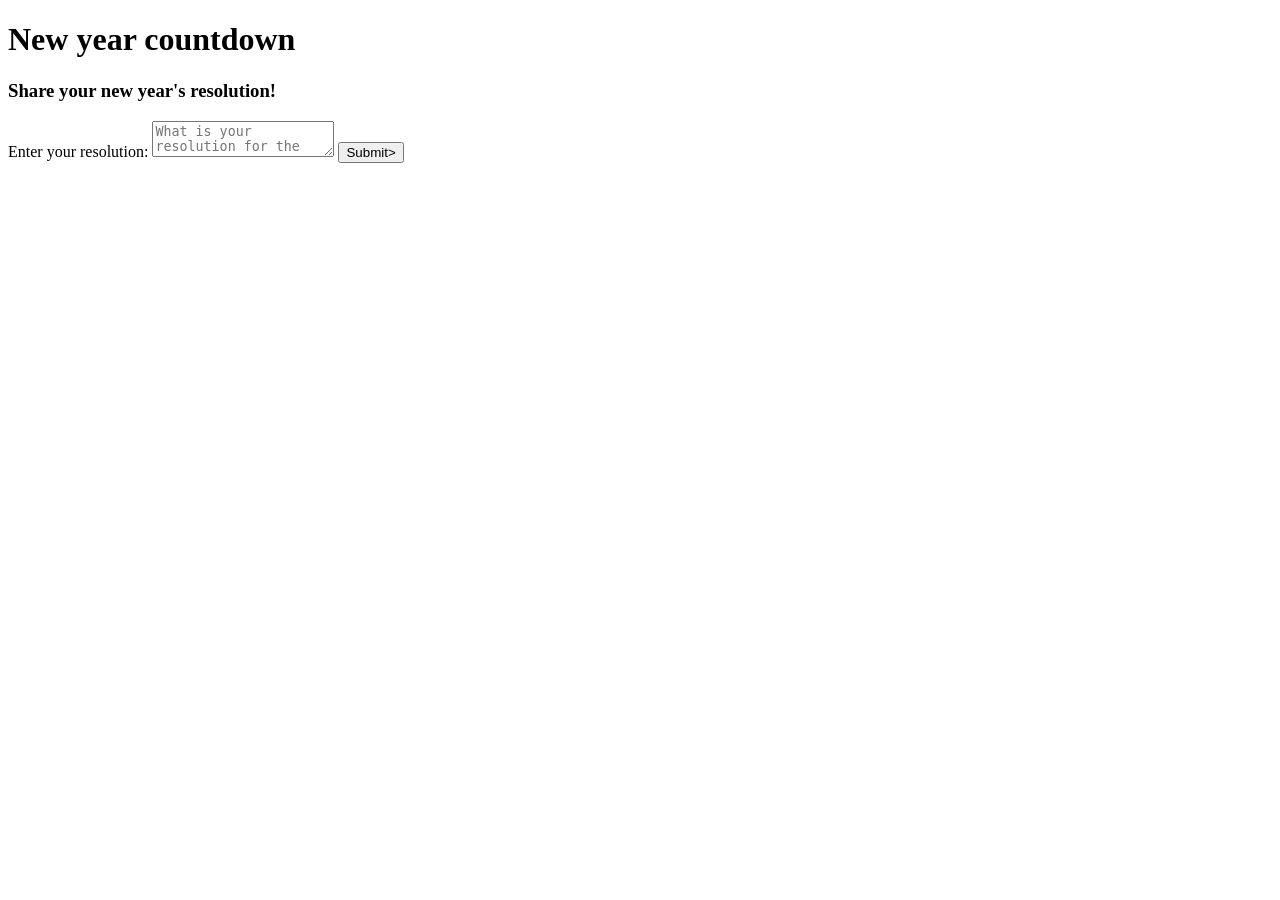
==== index.html @ 79ed884a "Create index.html" ====
<!DOCTYPE html>
<html lang="en">
<head>
     <meta charset="UTF-8">
     <meta name="viewport" content="width=width-device,initial-scale=1.0>
     <title>New year count down</title>
     <link rel="style sheet" href="style.css">
</head>
<body>
    <div class="container">
       <h1>New year countdown</h1>
       <div id="countdown">
          <h2 id="timer"</h2>
    </div>

    <div class="resolution-form">
       <h3>Share your new year's resolution!</h3>
       <form id="resolutionForm">
           <label for="resolution">Enter your resolution:</label>
           <textarea id="resolution" name="resolution"
placeholder="What is your resolution for the new year?" required></textarea>
           <button type="submit">Submit></button>
       </form>
       <p id ="message"></p>
    </div>
 </div>

<script src="script.js"></script>
</body>
</html>
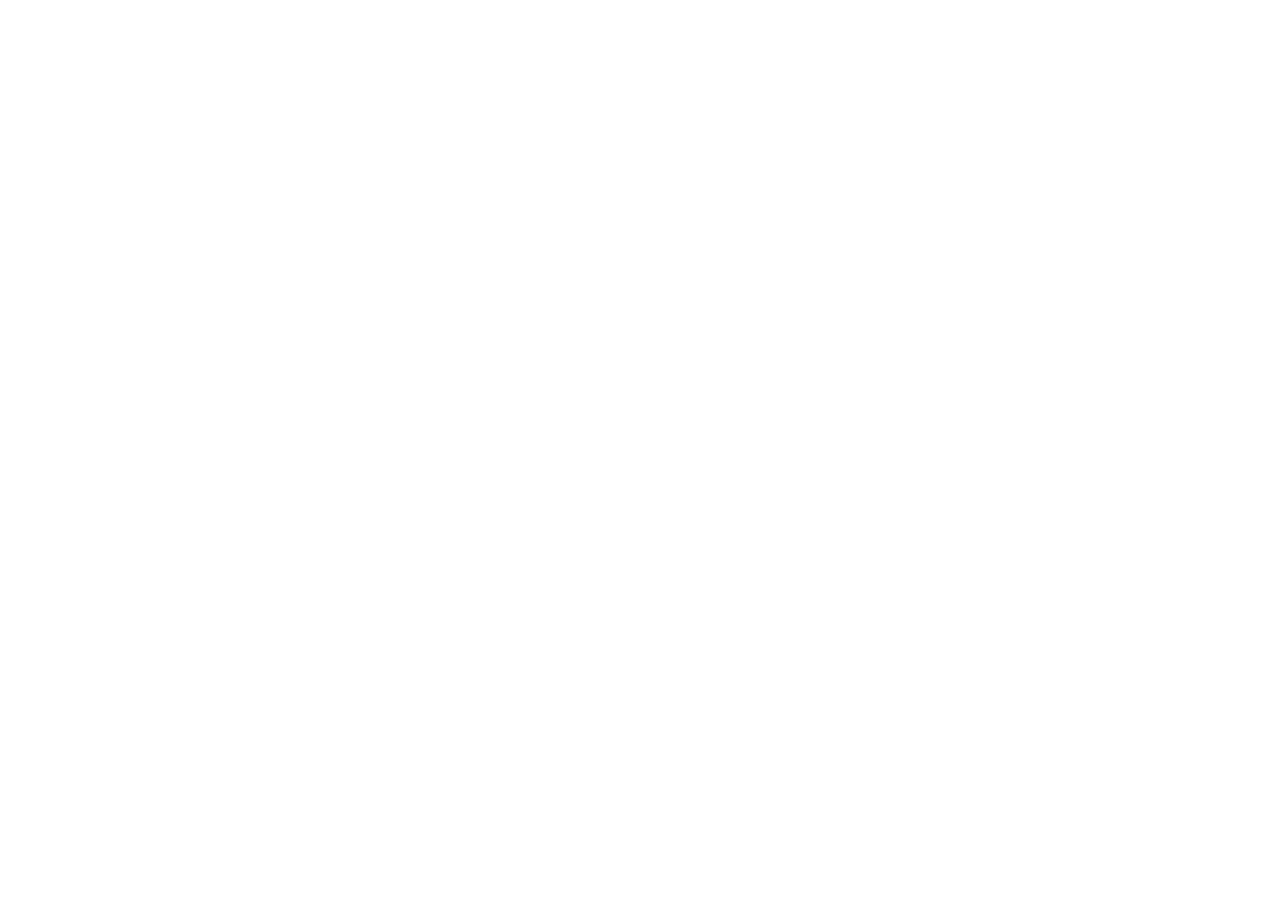
==== commit ada02294: "Update index.html" ====
--- a/index.html
+++ b/index.html
@@ -5,26 +5,5 @@
      <meta name="viewport" content="width=width-device,initial-scale=1.0>
      <title>New year count down</title>
      <link rel="style sheet" href="style.css">
-</head>
-<body>
-    <div class="container">
-       <h1>New year countdown</h1>
-       <div id="countdown">
-          <h2 id="timer"</h2>
-    </div>
-
-    <div class="resolution-form">
-       <h3>Share your new year's resolution!</h3>
-       <form id="resolutionForm">
-           <label for="resolution">Enter your resolution:</label>
-           <textarea id="resolution" name="resolution"
-placeholder="What is your resolution for the new year?" required></textarea>
-           <button type="submit">Submit></button>
-       </form>
-       <p id ="message"></p>
-    </div>
- </div>
-
-<script src="script.js"></script>
-</body>
-</html>+<head>
+       
--- a/style.css
+++ b/style.css
@@ -0,0 +1,53 @@
+body{
+  font-family:arial,sans-serif;
+  background-color:red;
+  color:white;
+  text-align:center;
+  padding:50px;
+  margin:0;
+ }
+
+.container{
+    max-width:600px;
+    margin:auto;
+ }
+
+#countdown{
+   margin:20px;
+   font-size:48px;
+   font-weight:bold;
+   color:#f39c12;
+}
+
+.resolution-form{
+  margin-top:30px;
+}
+
+textarea{
+   width:100px;
+   height:100px;
+   padding:10px;
+   margin-top:10px;
+   font-size:16px;
+}
+
+button{
+   background-color:#f39c12;
+   color:gold;
+   padding:10px 20px;
+   border:none;
+   cursor:pointer;
+   margin-top:10px;
+   font-size:15px;
+   border-radius:5px;
+}
+
+button hover{
+   background-color:#e67e22;
+}
+
+#message{
+   font-size:20px;
+   margin-top:20px;
+   color:#27ae60;
+}
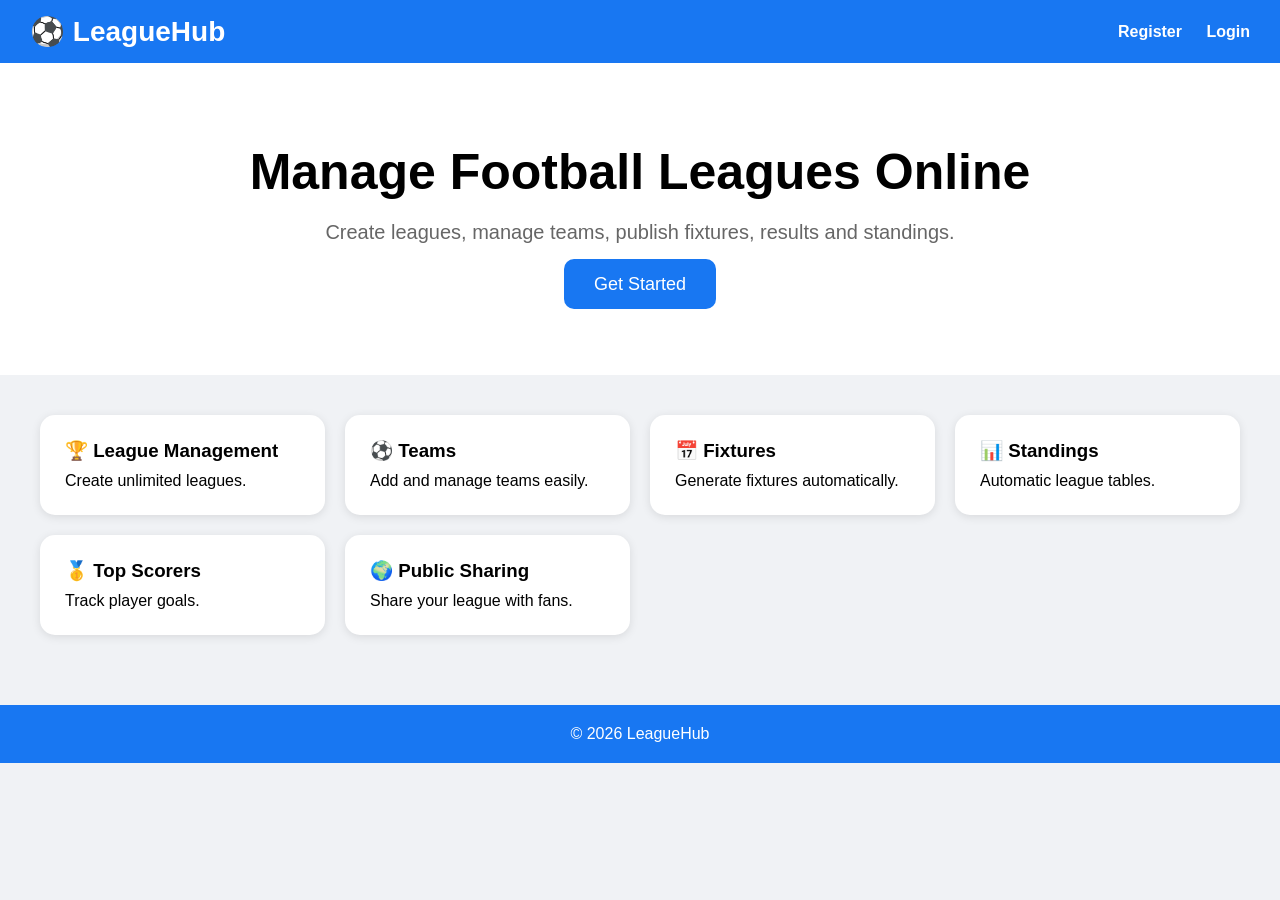
==== commit 7dc5cf39: "Update index.html" ====
--- a/index.html
+++ b/index.html
@@ -1,9 +1,178 @@
-<!DOCTYPE html>
+
+       <!DOCTYPE html>
 <html lang="en">
 <head>
-     <meta charset="UTF-8">
-     <meta name="viewport" content="width=width-device,initial-scale=1.0>
-     <title>New year count down</title>
-     <link rel="style sheet" href="style.css">
-<head>
-       +<meta charset="UTF-8">
+<meta name="viewport" content="width=device-width, initial-scale=1.0">
+
+<title>LeagueHub</title>
+
+<style>
+
+*{
+margin:0;
+padding:0;
+box-sizing:border-box;
+font-family:Arial,sans-serif;
+}
+
+body{
+background:#f0f2f5;
+}
+
+/* HEADER */
+
+header{
+background:#1877f2;
+color:white;
+padding:15px 30px;
+display:flex;
+justify-content:space-between;
+align-items:center;
+}
+
+.logo{
+font-size:28px;
+font-weight:bold;
+}
+
+nav a{
+color:white;
+text-decoration:none;
+margin-left:20px;
+font-weight:bold;
+}
+
+/* HERO */
+
+.hero{
+text-align:center;
+padding:80px 20px;
+background:white;
+}
+
+.hero h1{
+font-size:50px;
+margin-bottom:20px;
+}
+
+.hero p{
+font-size:20px;
+color:#666;
+margin-bottom:30px;
+}
+
+.btn{
+background:#1877f2;
+color:white;
+padding:15px 30px;
+border-radius:10px;
+text-decoration:none;
+font-size:18px;
+}
+
+/* FEATURES */
+
+.features{
+display:grid;
+grid-template-columns:repeat(auto-fit,minmax(250px,1fr));
+gap:20px;
+padding:40px;
+}
+
+.card{
+background:white;
+padding:25px;
+border-radius:15px;
+box-shadow:0 2px 10px rgba(0,0,0,0.1);
+}
+
+.card h3{
+margin-bottom:10px;
+}
+
+/* FOOTER */
+
+footer{
+background:#1877f2;
+color:white;
+text-align:center;
+padding:20px;
+margin-top:30px;
+}
+
+</style>
+</head>
+
+<body>
+
+<header>
+
+<div class="logo">
+⚽ LeagueHub
+</div>
+
+<nav>
+<a href="register.html">Register</a>
+<a href="login.html">Login</a>
+</nav>
+
+</header>
+
+<section class="hero">
+
+<h1>Manage Football Leagues Online</h1>
+
+<p>
+Create leagues, manage teams,
+publish fixtures, results and standings.
+</p>
+
+<a href="register.html" class="btn">
+Get Started
+</a>
+
+</section>
+
+<section class="features">
+
+<div class="card">
+<h3>🏆 League Management</h3>
+<p>Create unlimited leagues.</p>
+</div>
+
+<div class="card">
+<h3>⚽ Teams</h3>
+<p>Add and manage teams easily.</p>
+</div>
+
+<div class="card">
+<h3>📅 Fixtures</h3>
+<p>Generate fixtures automatically.</p>
+</div>
+
+<div class="card">
+<h3>📊 Standings</h3>
+<p>Automatic league tables.</p>
+</div>
+
+<div class="card">
+<h3>🥇 Top Scorers</h3>
+<p>Track player goals.</p>
+</div>
+
+<div class="card">
+<h3>🌍 Public Sharing</h3>
+<p>Share your league with fans.</p>
+</div>
+
+</section>
+
+<footer>
+
+<p>© 2026 LeagueHub</p>
+
+</footer>
+
+</body>
+</html>
